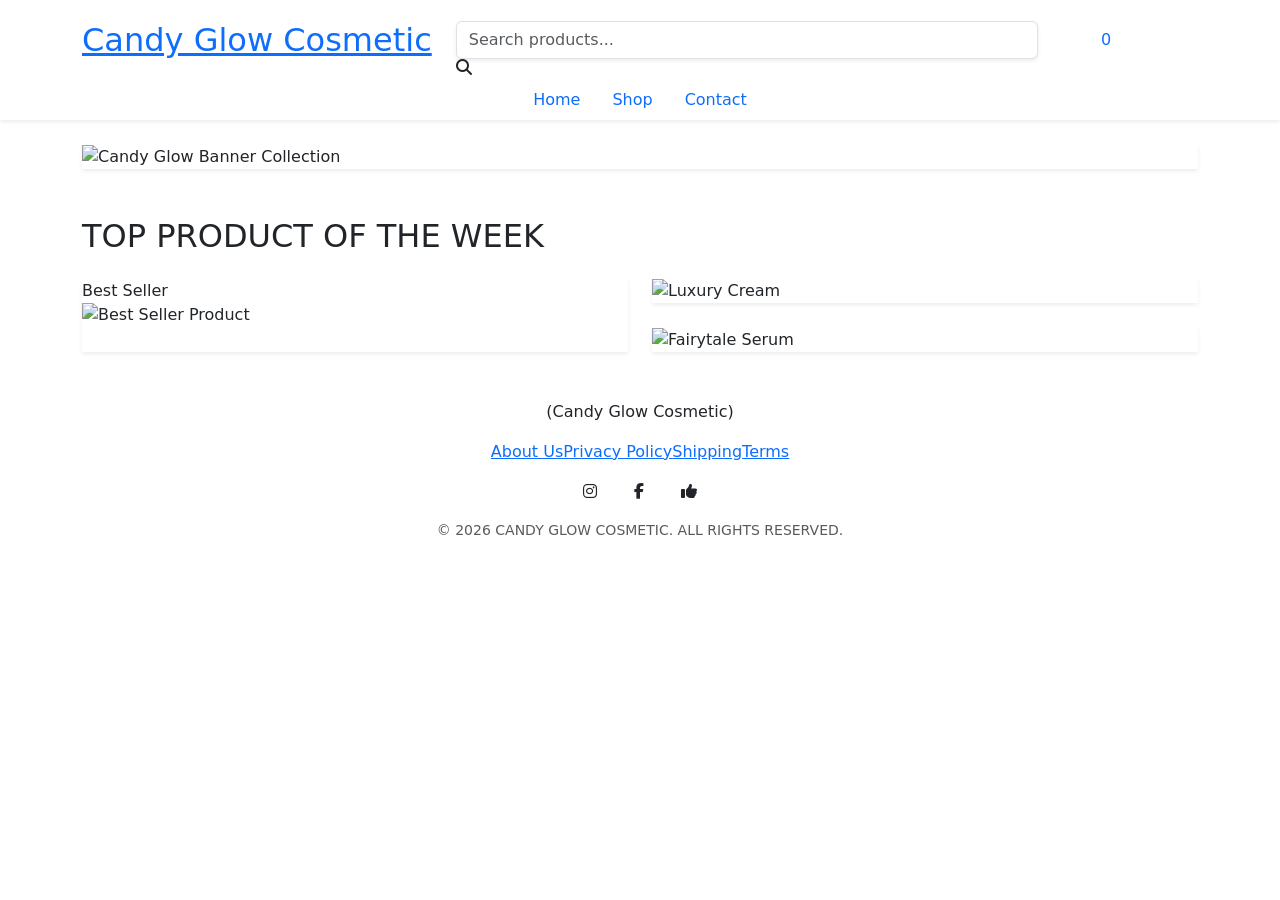
==== index.html @ b08a389f "Add files via upload" ====
<!DOCTYPE html>
<html lang="vi">

<head>
  <meta charset="UTF-8">
  <meta name="viewport" content="width=device-width, initial-scale=1.0">
  <title>Candy Glow - Cosmetic Collection</title>
  <link href="https://cdn.jsdelivr.net/npm/bootstrap@5.3.0/dist/css/bootstrap.min.css" rel="stylesheet">
  <link
    href="https://fonts.googleapis.com/css2?family=Playfair+Display:ital,wght@0,700;1,700&family=Poppins:wght@300;400;600&display=swap"
    rel="stylesheet">
  <link rel="stylesheet" href="https://cdnjs.cloudflare.com/ajax/libs/font-awesome/6.4.0/css/all.min.css">
  <link rel="stylesheet" href="../css/style.css">
  <link rel="icon" type="image/x-icon" href="../img/logo.png">
</head>

<body>

  <header class="header-top py-3">
    <div class="container d-flex align-items-center justify-content-between flex-wrap">
      <div class="logo-area">
        <a href="index.html" class="brand-name fs-2">Candy Glow Cosmetic</a>
      </div>

      <div class="search-area flex-grow-1 mx-md-4 order-3 order-md-2 mt-3 mt-md-0">
        <div class="position-relative">
          <input type="text" class="form-control shadow-sm custom-search" placeholder="Search products...">
          <i class="fas fa-search position-absolute search-icon"></i>
        </div>
      </div>

      <div class="icon-group d-flex align-items-center order-2 order-md-3">
        <a href="cart.html" class="position-relative mx-3 text-decoration-none">
          <i class="fas fa-shopping-cart text-white"></i>
          <span class="badge-cart">0</span>
        </a>

        <div id="auth-section" class="dropdown">
          <a href="login.html" id="login-link" class="text-decoration-none text-white fw-bold me-2">Sign
            In</a>
          <div id="user-logged" class="d-none dropdown">
            <i class="fas fa-user text-white cursor-pointer" data-bs-toggle="dropdown"></i>
            <span id="user-name-display" class="me-2 fw-bold text-white cursor-pointer"
              data-bs-toggle="dropdown">Username</span>
            <ul class="dropdown-menu dropdown-menu-end shadow-sm border-0 mt-2">
              <li><a class="dropdown-item" href="profile.html"><i class="fas fa-id-card me-2"></i>
                  Profile</a></li>
              <li>
                <hr class="dropdown-divider">
              </li>
              <li><a class="dropdown-item text-danger" href="#" id="logout-btn"><i class="fas fa-sign-out-alt me-2"></i>
                  Logout</a></li>
            </ul>
          </div>
        </div>
      </div>
    </div>
  </header>

  <nav class="secondary-nav sticky-top shadow-sm">
    <div class="container">
      <ul class="nav justify-content-center m-0 p-0">
        <li class="nav-item"><a class="nav-link" href="index.html">Home</a></li>
        <li class="nav-item"><a class="nav-link" href="shop.html">Shop</a></li>
        <li class="nav-item"><a class="nav-link" href="contact.html">Contact</a></li>
      </ul>
    </div>
  </nav>

  <main class="container my-4 flex-grow-1">
    <section class="hero-section mb-5">
      <div class="main-banner shadow-sm">
        <img src="../img/banner.png" alt="Candy Glow Banner Collection">
      </div>
    </section>

    <div class="section-title-wrapper mb-4">
      <h2 class="section-title">TOP PRODUCT OF THE WEEK</h2>
    </div>

    <div class="row g-4 align-items-stretch">
      <div class="col-md-6">
        <div class="product-card h-100 position-relative shadow-sm">
          <div class="best-seller-tag">Best Seller</div>
          <div class="img-large-wrapper">
            <img src="../img/best-seller.png" alt="Best Seller Product">
          </div>
        </div>
      </div>

      <div class="col-md-6">
        <div class="row g-4 h-100">
          <div class="col-12">
            <div class="product-card h-100 shadow-sm">
              <div class="img-small-wrapper">
                <img src="../img/best-seller-cream.png" alt="Luxury Cream">
              </div>
            </div>
          </div>
          <div class="col-12">
            <div class="product-card h-100 shadow-sm">
              <div class="img-small-wrapper">
                <img src="../img/best-seller-cream2.png" alt="Fairytale Serum">
              </div>
            </div>
          </div>
        </div>
      </div>
    </div>
  </main>

  <footer class="mt-5">
    <div class="container text-center">
      <div class="footer-brand mb-3">(Candy Glow Cosmetic)</div>
      <div class="footer-links mb-3 d-flex justify-content-center flex-wrap">
        <a href="#">About Us</a>
        <a href="#">Privacy Policy</a>
        <a href="#">Shipping</a>
        <a href="#">Terms</a>
      </div>
      <div class="social-icons mb-3">
        <i class="fab fa-instagram mx-3"></i>
        <i class="fab fa-facebook-f mx-3"></i>
        <i class="fas fa-thumbs-up mx-3"></i>
      </div>
      <div class="footer-copyright opacity-75 small">
        &copy; 2026 CANDY GLOW COSMETIC. ALL RIGHTS RESERVED.
      </div>
    </div>
  </footer>

  <script src="https://cdn.jsdelivr.net/npm/bootstrap@5.3.0/dist/js/bootstrap.bundle.min.js"></script>
  <script src="../js/auth.js"></script>
</body>

</html>
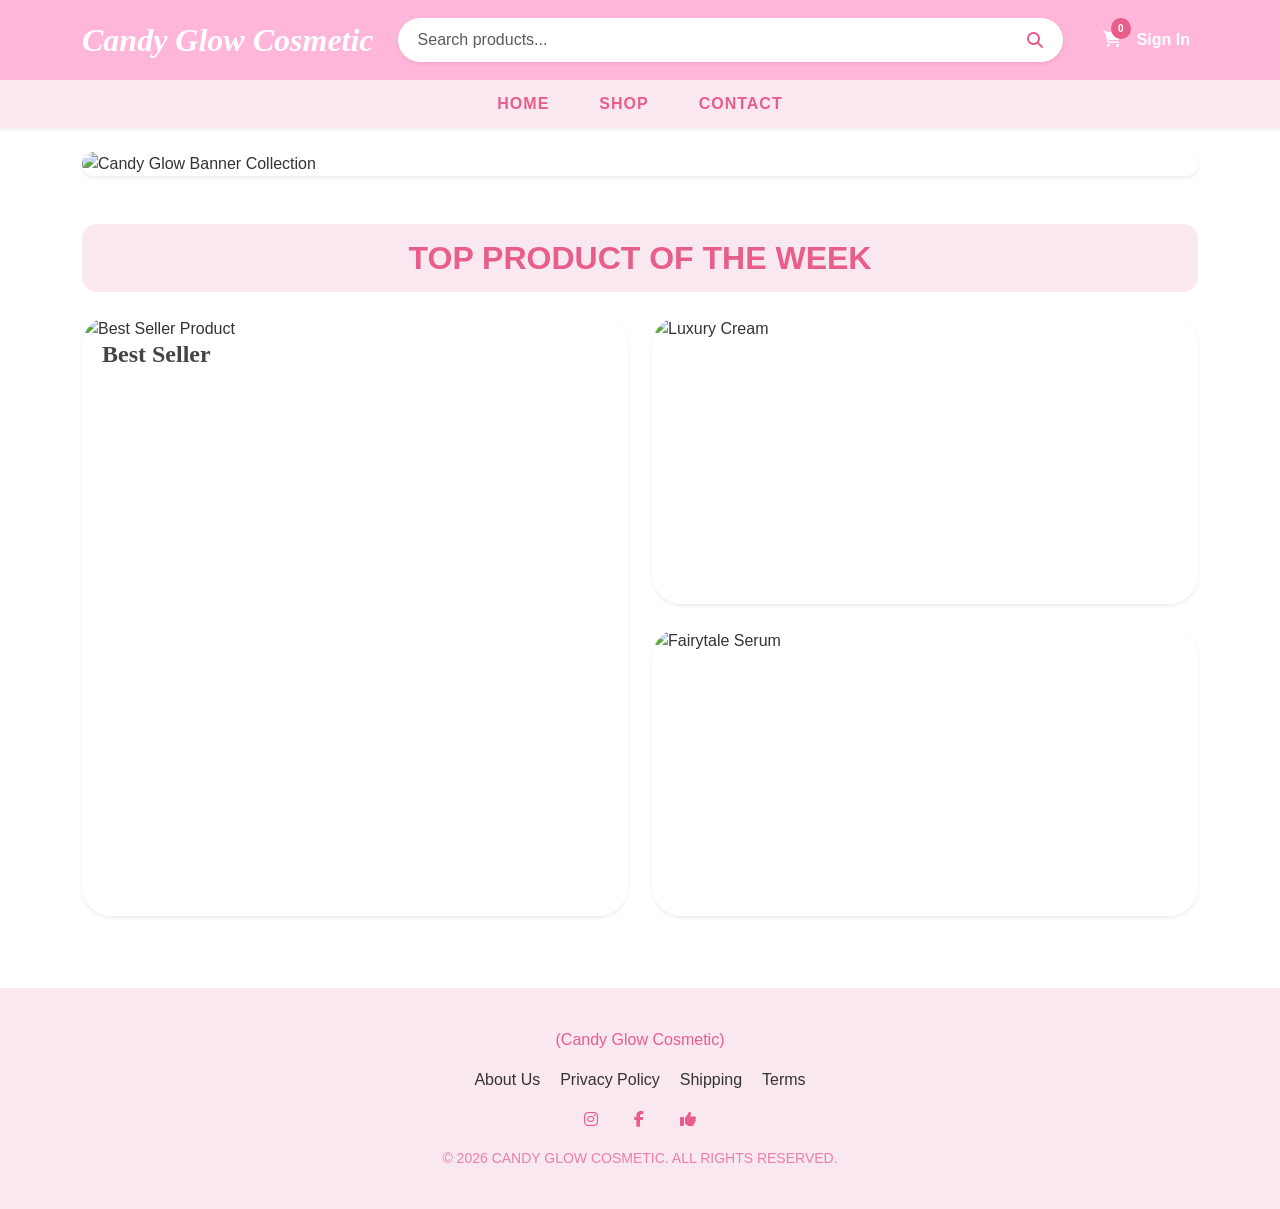
==== commit 80449639: "Update index.html" ====
--- a/index.html
+++ b/index.html
@@ -10,7 +10,7 @@
     href="https://fonts.googleapis.com/css2?family=Playfair+Display:ital,wght@0,700;1,700&family=Poppins:wght@300;400;600&display=swap"
     rel="stylesheet">
   <link rel="stylesheet" href="https://cdnjs.cloudflare.com/ajax/libs/font-awesome/6.4.0/css/all.min.css">
-  <link rel="stylesheet" href="../css/style.css">
+  <link rel="stylesheet" href="style.css">
   <link rel="icon" type="image/x-icon" href="../img/logo.png">
 </head>
 
@@ -133,4 +133,4 @@
   <script src="../js/auth.js"></script>
 </body>
 
-</html>+</html>
--- a/style.css
+++ b/style.css
@@ -0,0 +1,145 @@
+:root {
+    --primary-pink: #FFB6D9;
+    --dark-pink: #E85D8A;
+    --light-pink: #FAE8F0;
+    --pale-pink: #F4D9E8;
+    --text-color: #333;
+    --light-bg: #FFF5FA;
+}
+
+body {
+    font-family: 'Poppins', sans-serif;
+    background-color: #fff;
+    color: var(--text-color);
+    display: flex;
+    flex-direction: column;
+    min-height: 100vh;
+}
+
+.header-top { background-color: var(--primary-pink); }
+
+.brand-name {
+    font-family: 'Playfair Display', serif;
+    font-weight: 800;
+    font-style: italic;
+    color: white;
+    text-decoration: none;
+}
+
+.search-area { max-width: 700px; } 
+
+.custom-search {
+    border-radius: 25px;
+    padding: 10px 20px;
+    border: none;
+}
+
+.search-icon {
+    right: 20px;
+    top: 50%;
+    transform: translateY(-50%);
+    color: var(--dark-pink);
+}
+
+.badge-cart {
+    position: absolute;
+    top: -10px;
+    right: -10px;
+    background: var(--dark-pink);
+    color: white;
+    font-size: 10px;
+    padding: 3px 7px;
+    border-radius: 50%;
+    font-weight: bold;
+}
+
+.cursor-pointer { cursor: pointer; }
+
+.dropdown-menu {
+    z-index: 2000 !important; 
+    margin-top: 10px !important; 
+}
+
+.dropdown-item:hover {
+    background-color: var(--light-pink);
+    color: var(--dark-pink);
+    border-radius: 8px;
+}
+
+.secondary-nav { 
+    background-color: var(--light-pink); 
+     z-index: 1020;
+}
+.secondary-nav .nav-link {
+    color: var(--dark-pink);
+    font-weight: 600;
+    text-transform: uppercase;
+    letter-spacing: 1px;
+    padding: 12px 25px;
+    transition: 0.3s;
+}
+.secondary-nav .nav-link:hover { color: var(--primary-pink); }
+
+.main-banner { border-radius: 30px; overflow: hidden; }
+.main-banner img { width: 100%; height: auto; display: block; }
+
+.section-title {
+    background-color: var(--light-pink);
+    color: var(--dark-pink);
+    font-weight: bold;
+    padding: 15px;
+    border-radius: 15px;
+    text-align: center;
+}
+
+.product-card {
+    border-radius: 30px;
+    overflow: hidden;
+    transition: 0.4s ease;
+}
+.product-card:hover { transform: translateY(-10px); }
+
+.img-large-wrapper { height: 600px; }
+.img-small-wrapper { height: 288px; }
+
+.img-large-wrapper img, .img-small-wrapper img {
+    width: 100%; height: 100%; object-fit: cover;
+}
+
+.best-seller-tag {
+    position: absolute;
+    top: 20px;
+    left: 20px;
+    font-family: 'Playfair Display', serif;
+    font-size: 1.5rem;
+    color: #444;
+    font-weight: bold;
+    z-index: 5;
+}
+
+
+footer { background-color: var(--light-pink); padding: 40px 0; color: var(--dark-pink); }
+.footer-links a { color: var(--text-color); text-decoration: none; margin: 0 10px; }
+
+@media (max-width: 768px) {
+    .logo-area {
+        width: 100% !important;
+        text-align: center;
+        margin-bottom: 15px;
+    }
+
+    .search-area {
+        width: 100% !important;
+        order: 2 !important; 
+        margin: 0 0 15px 0 !important;
+    }
+
+    .icon-group {
+        width: 100% !important;
+        justify-content: center !important;
+        order: 3 !important;
+    }
+    .brand-name {
+        font-size: 1.8rem !important;
+    }
+}
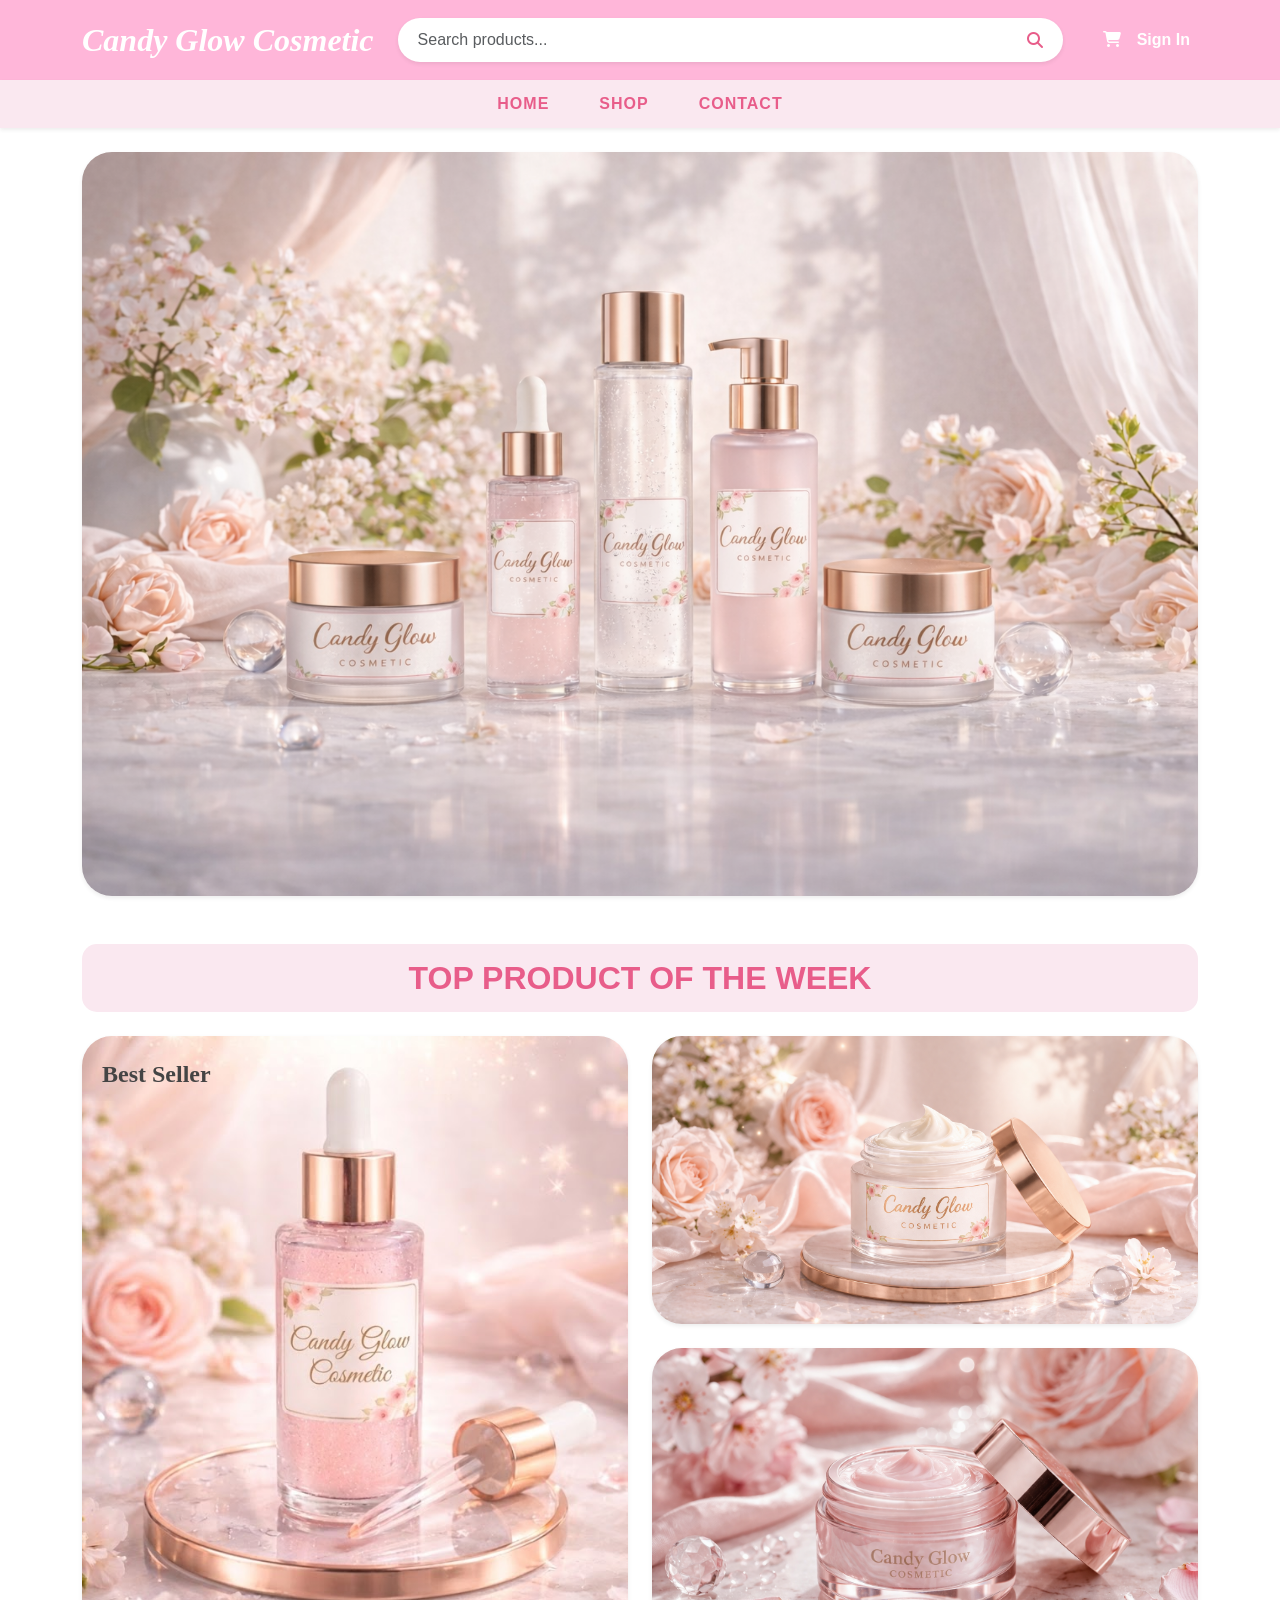
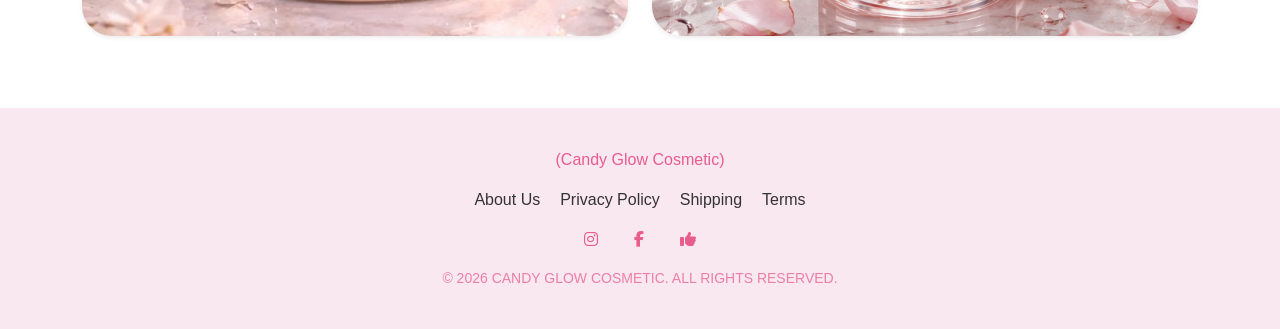
==== commit c432fb3e: "Update index.html" ====
--- a/index.html
+++ b/index.html
@@ -11,7 +11,7 @@
     rel="stylesheet">
   <link rel="stylesheet" href="https://cdnjs.cloudflare.com/ajax/libs/font-awesome/6.4.0/css/all.min.css">
   <link rel="stylesheet" href="style.css">
-  <link rel="icon" type="image/x-icon" href="../img/logo.png">
+  <link rel="icon" type="image/x-icon" href="logo.png">
 </head>
 
 <body>
@@ -70,7 +70,7 @@
   <main class="container my-4 flex-grow-1">
     <section class="hero-section mb-5">
       <div class="main-banner shadow-sm">
-        <img src="../img/banner.png" alt="Candy Glow Banner Collection">
+        <img src="banner.png" alt="Candy Glow Banner Collection">
       </div>
     </section>
 
@@ -83,7 +83,7 @@
         <div class="product-card h-100 position-relative shadow-sm">
           <div class="best-seller-tag">Best Seller</div>
           <div class="img-large-wrapper">
-            <img src="../img/best-seller.png" alt="Best Seller Product">
+            <img src="best-seller.png" alt="Best Seller Product">
           </div>
         </div>
       </div>
@@ -93,14 +93,14 @@
           <div class="col-12">
             <div class="product-card h-100 shadow-sm">
               <div class="img-small-wrapper">
-                <img src="../img/best-seller-cream.png" alt="Luxury Cream">
+                <img src="best-seller-cream.png" alt="Luxury Cream">
               </div>
             </div>
           </div>
           <div class="col-12">
             <div class="product-card h-100 shadow-sm">
               <div class="img-small-wrapper">
-                <img src="../img/best-seller-cream2.png" alt="Fairytale Serum">
+                <img src="best-seller-cream2.png" alt="Fairytale Serum">
               </div>
             </div>
           </div>
@@ -130,7 +130,7 @@
   </footer>
 
   <script src="https://cdn.jsdelivr.net/npm/bootstrap@5.3.0/dist/js/bootstrap.bundle.min.js"></script>
-  <script src="../js/auth.js"></script>
+  <script src="auth.js"></script>
 </body>
 
 </html>
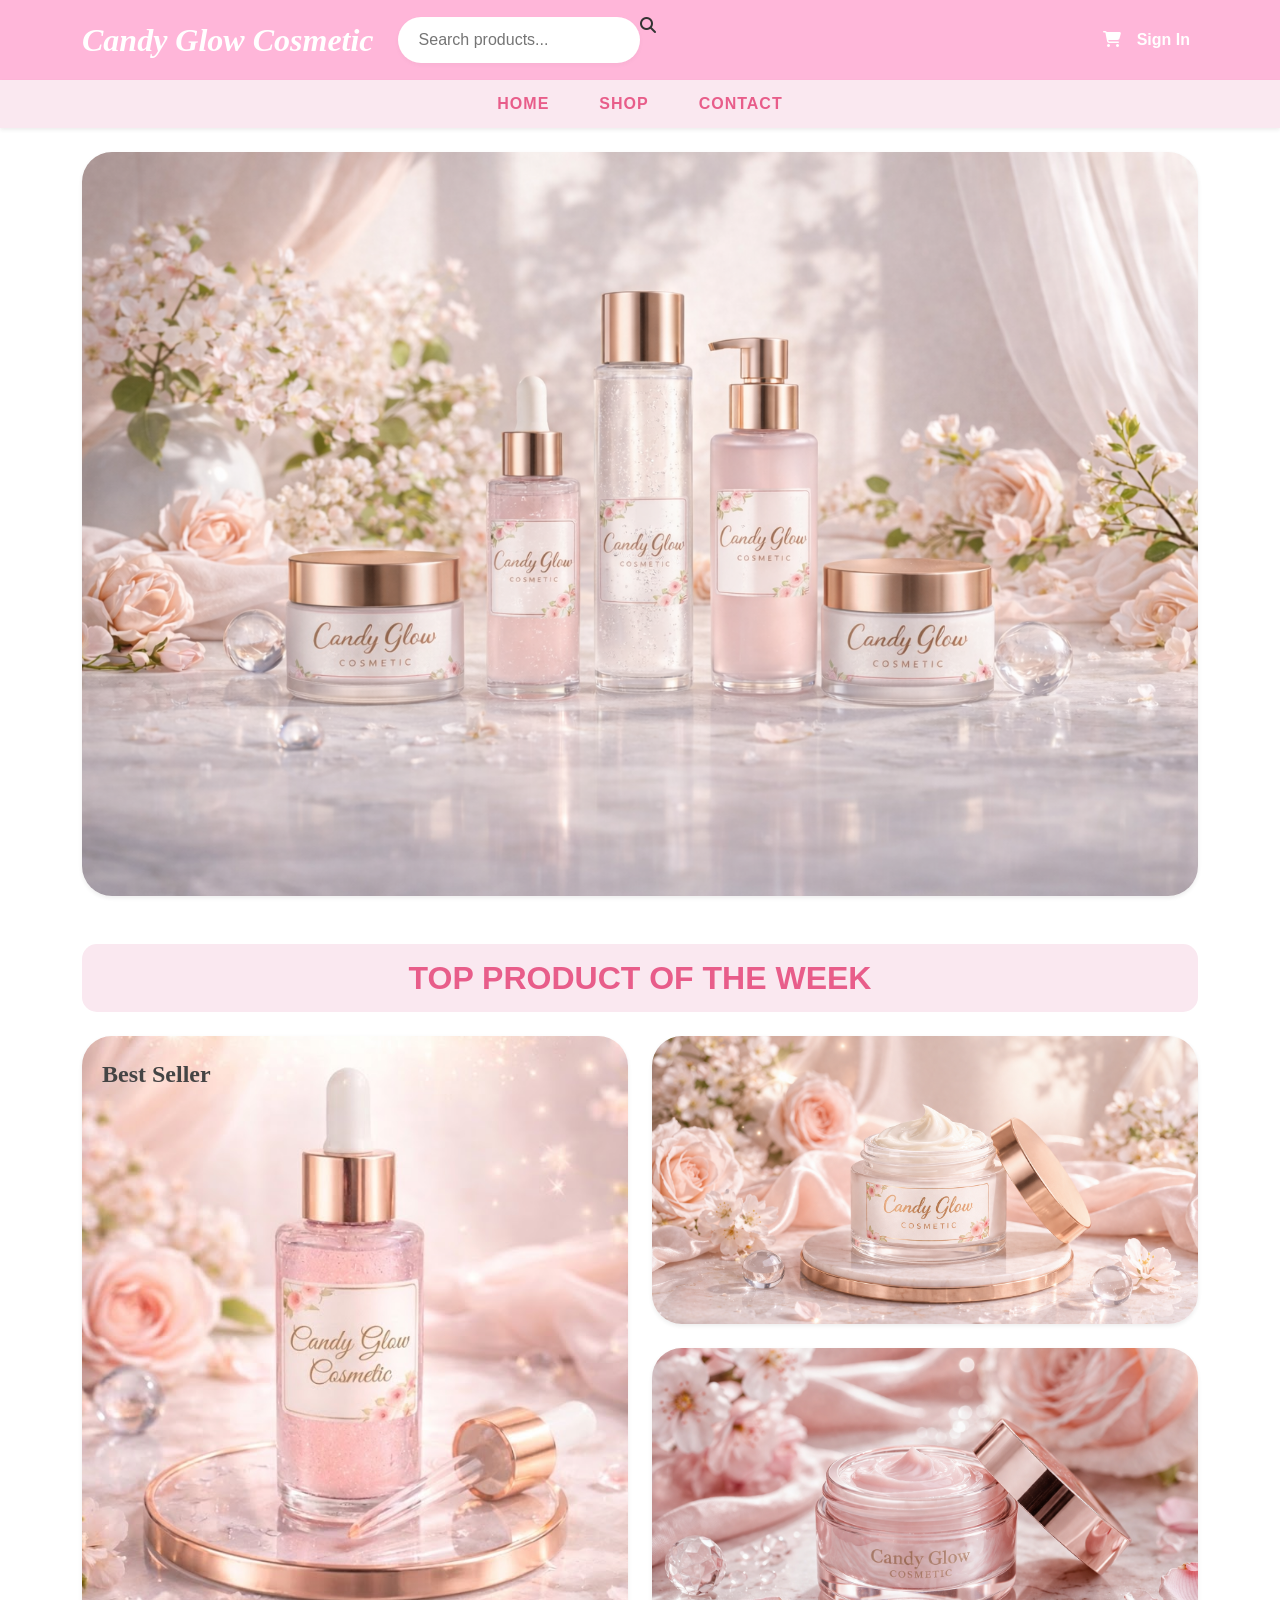
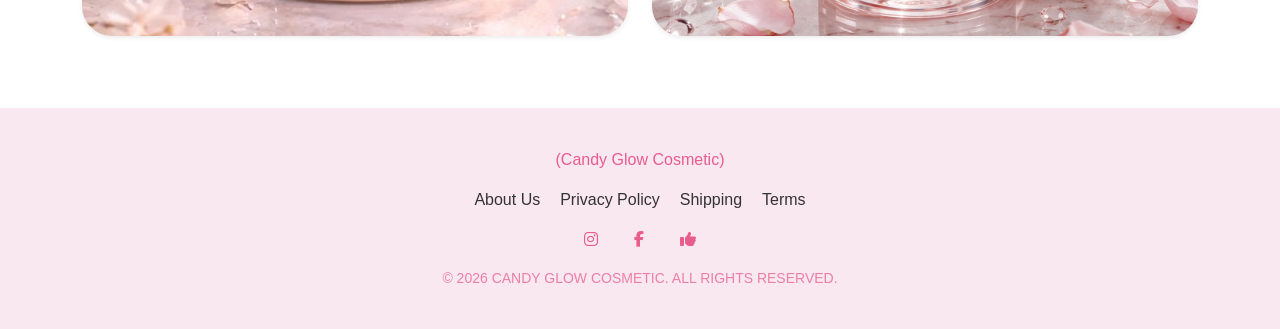
==== commit e9f7d8ba: "Update index.html" ====
--- a/index.html
+++ b/index.html
@@ -24,7 +24,7 @@
 
       <div class="search-area flex-grow-1 mx-md-4 order-3 order-md-2 mt-3 mt-md-0">
         <div class="position-relative">
-          <input type="text" class="form-control shadow-sm custom-search" placeholder="Search products...">
+          <input type="text" class="custom-search" placeholder="Search products...">
           <i class="fas fa-search position-absolute search-icon"></i>
         </div>
       </div>
--- a/style.css
+++ b/style.css
@@ -26,19 +26,26 @@
     text-decoration: none;
 }
 
-.search-area { max-width: 700px; } 
+.search-area { 
+    max-width: 700px; 
+    position: relative; 
+} 
 
-.custom-search {
+
+.search-area .custom-search {
     border-radius: 25px;
     padding: 10px 20px;
-    border: none;
+    background-color: #fff;
+    border: 1px solid transparent; 
+    box-shadow: 0 2px 5px rgba(0,0,0,0.03);
+    transition: all 0.3s ease;
+    outline: none;
 }
 
-.search-icon {
-    right: 20px;
-    top: 50%;
-    transform: translateY(-50%);
-    color: var(--dark-pink);
+.search-area .custom-search:focus {
+    border-color: var(--primary-pink);
+    box-shadow: 0 0 8px rgba(255, 182, 217, 0.4);
+    outline: none;
 }
 
 .badge-cart {
@@ -142,4 +149,4 @@
     .brand-name {
         font-size: 1.8rem !important;
     }
-}+}
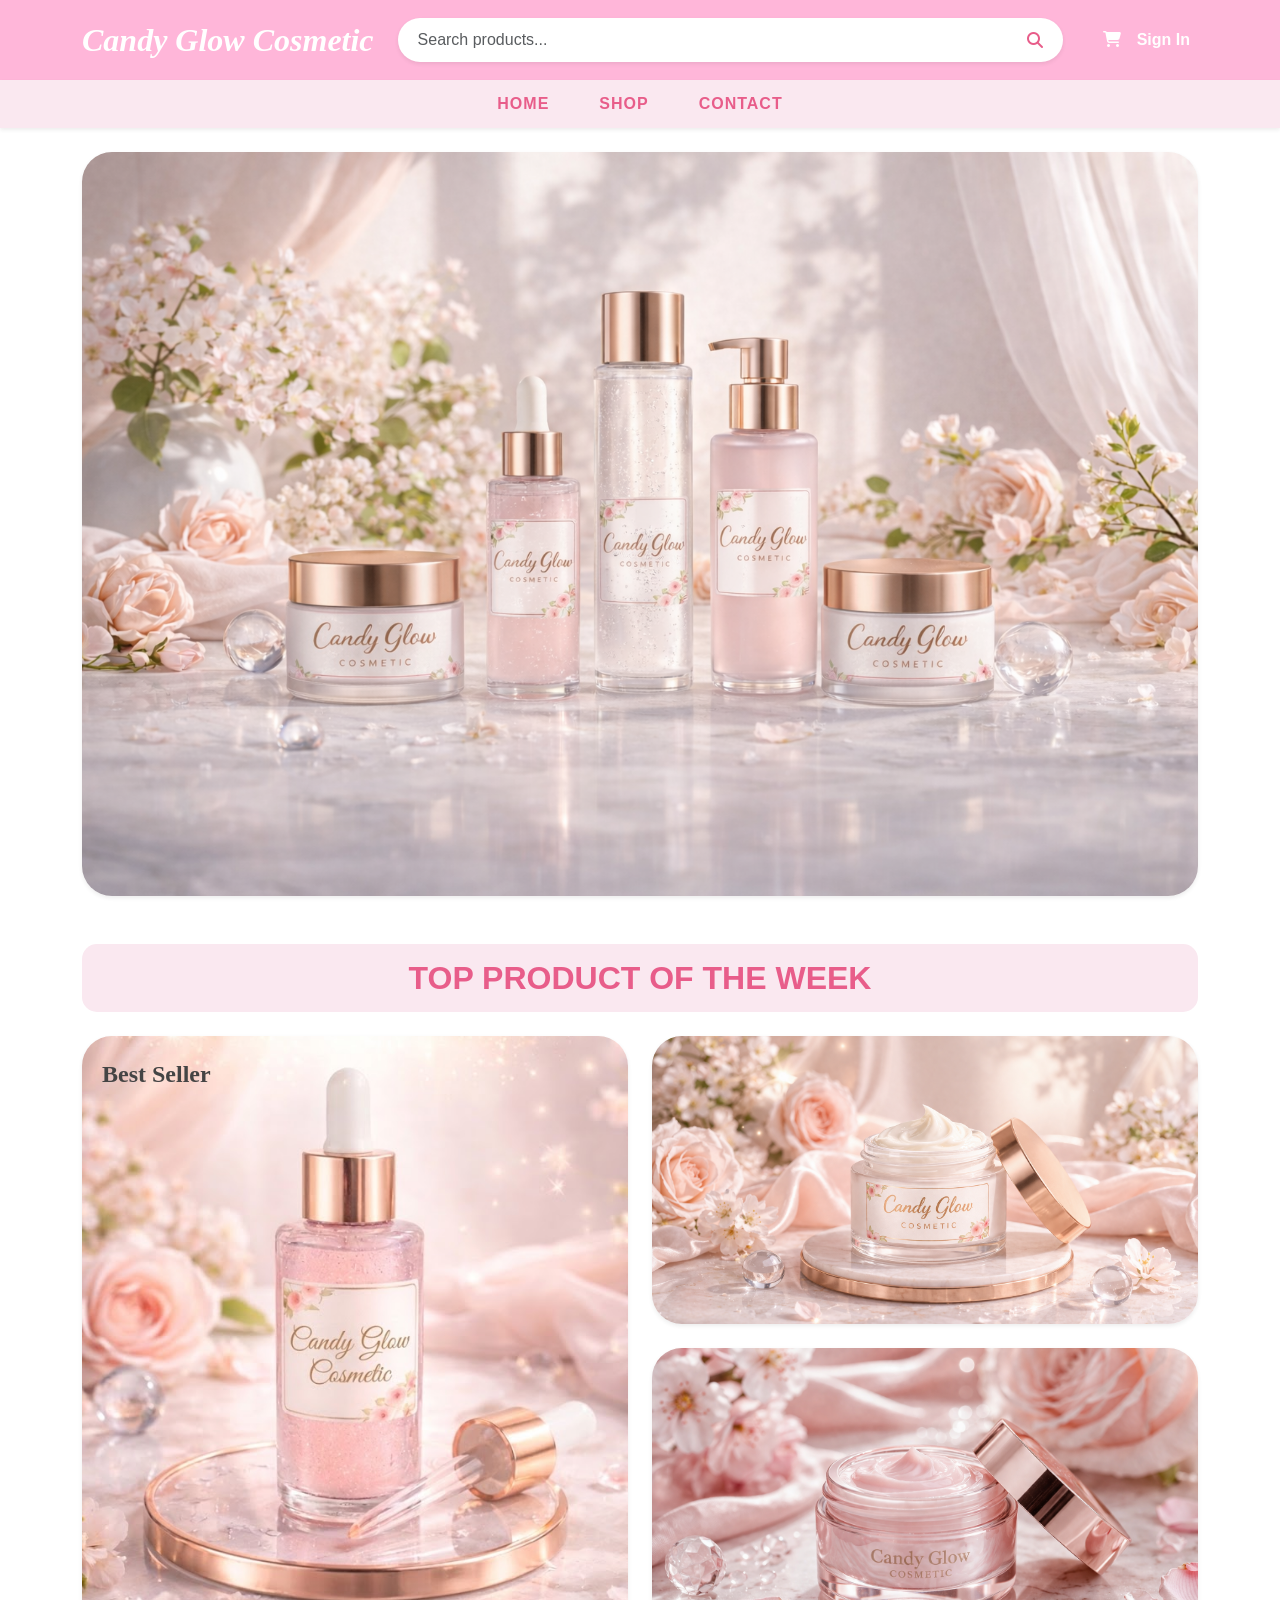
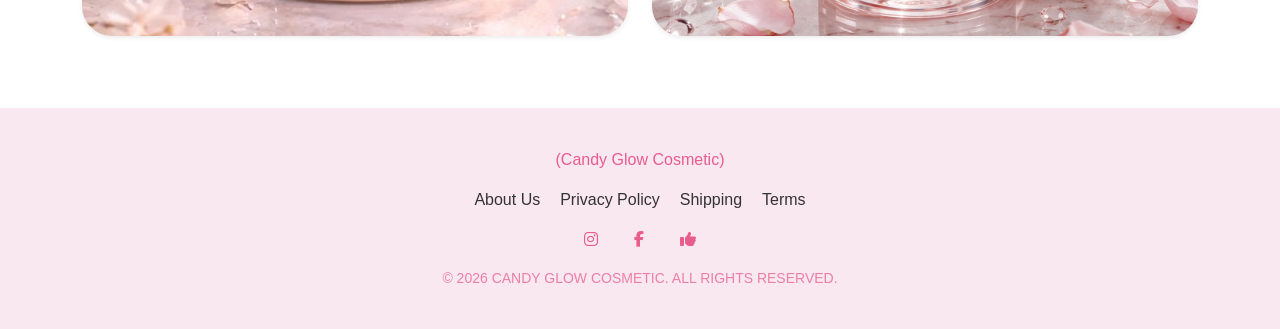
==== commit 2d6e7fe8: "Update index.html" ====
--- a/index.html
+++ b/index.html
@@ -22,9 +22,9 @@
         <a href="index.html" class="brand-name fs-2">Candy Glow Cosmetic</a>
       </div>
 
-      <div class="search-area flex-grow-1 mx-md-4 order-3 order-md-2 mt-3 mt-md-0">
+         <div class="search-area flex-grow-1 mx-md-4 order-3 order-md-2 mt-3 mt-md-0">
         <div class="position-relative">
-          <input type="text" class="custom-search" placeholder="Search products...">
+          <input type="text" class="form-control shadow-sm custom-search" placeholder="Search products...">
           <i class="fas fa-search position-absolute search-icon"></i>
         </div>
       </div>
--- a/style.css
+++ b/style.css
@@ -26,26 +26,19 @@
     text-decoration: none;
 }
 
-.search-area { 
-    max-width: 700px; 
-    position: relative; 
-} 
+.search-area { max-width: 700px; } 
 
-
-.search-area .custom-search {
+.custom-search {
     border-radius: 25px;
     padding: 10px 20px;
-    background-color: #fff;
-    border: 1px solid transparent; 
-    box-shadow: 0 2px 5px rgba(0,0,0,0.03);
-    transition: all 0.3s ease;
-    outline: none;
+    border: none;
 }
 
-.search-area .custom-search:focus {
-    border-color: var(--primary-pink);
-    box-shadow: 0 0 8px rgba(255, 182, 217, 0.4);
-    outline: none;
+.search-icon {
+    right: 20px;
+    top: 50%;
+    transform: translateY(-50%);
+    color: var(--dark-pink);
 }
 
 .badge-cart {
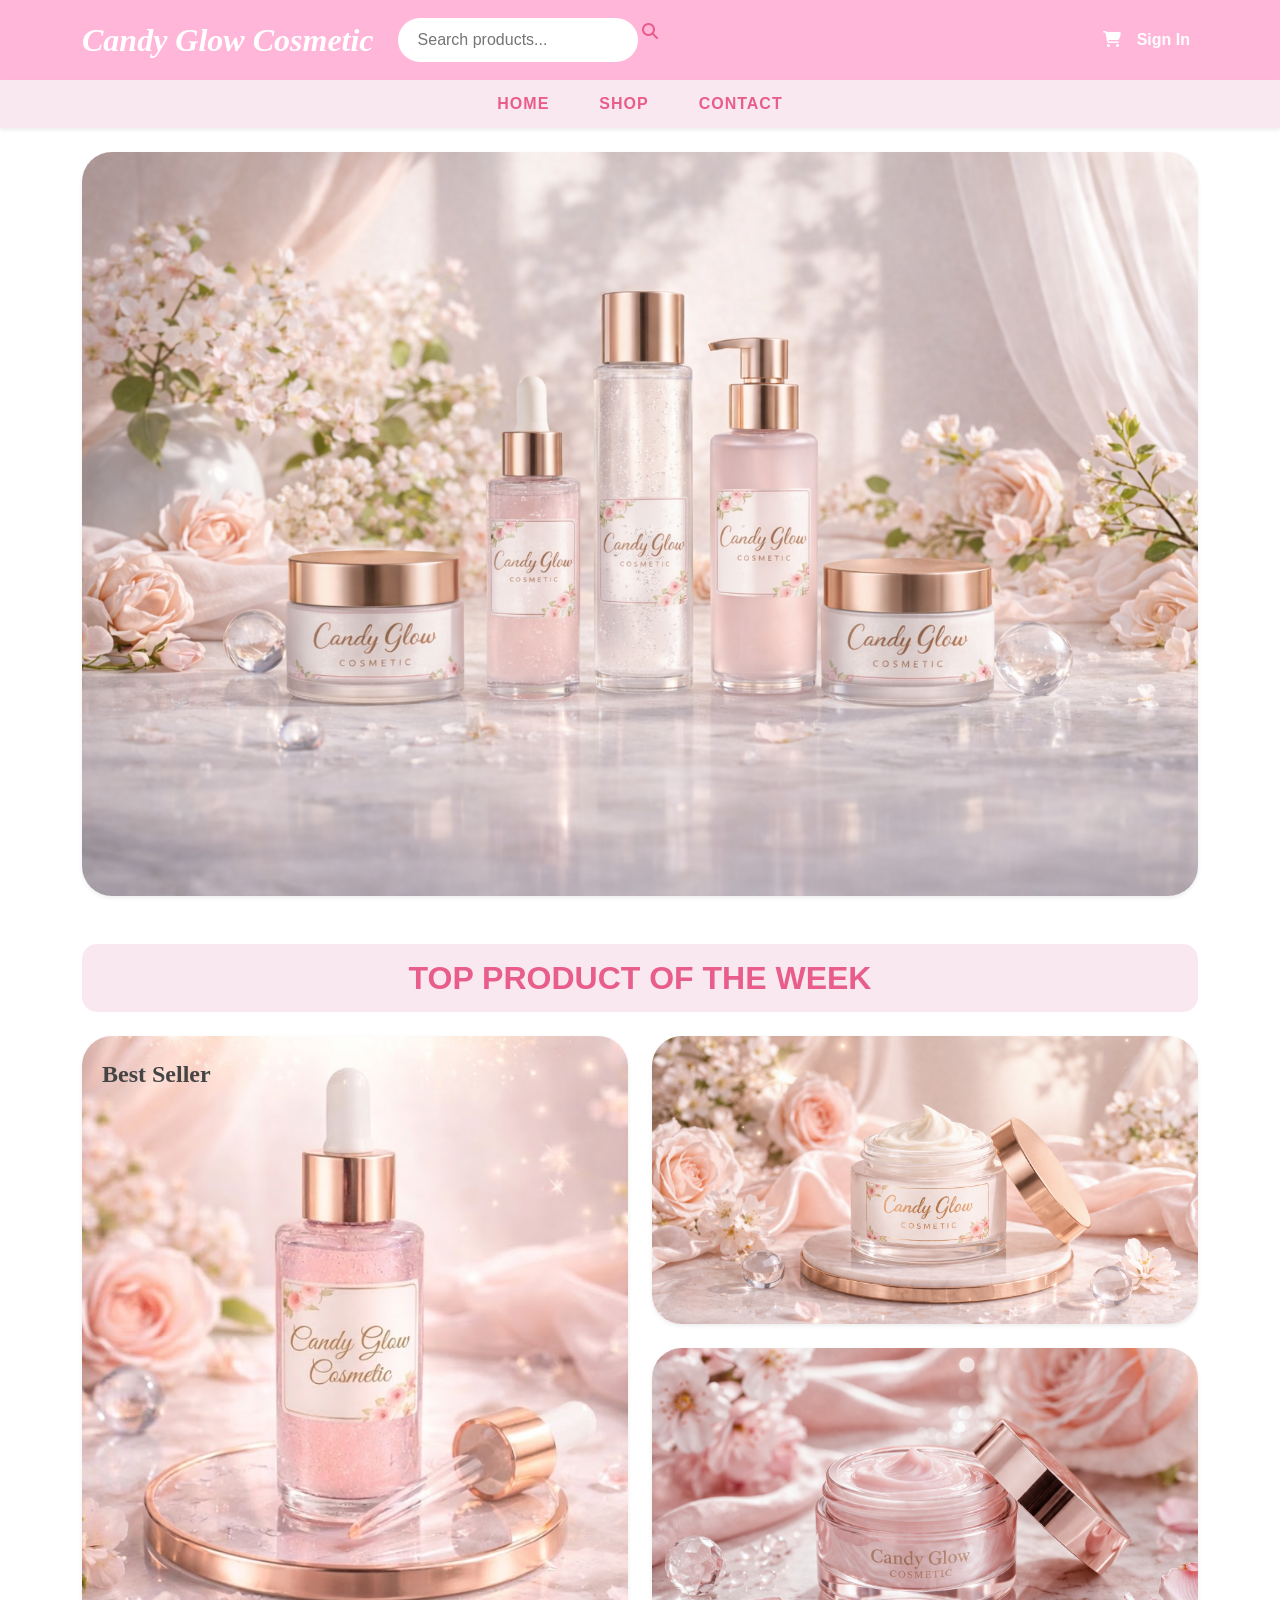
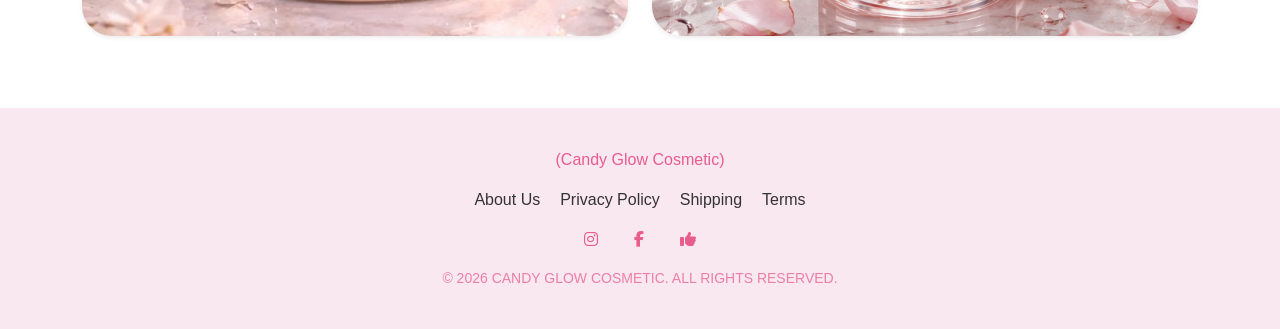
==== commit 741d009d: "Update index.html" ====
--- a/index.html
+++ b/index.html
@@ -22,12 +22,12 @@
         <a href="index.html" class="brand-name fs-2">Candy Glow Cosmetic</a>
       </div>
 
-         <div class="search-area flex-grow-1 mx-md-4 order-3 order-md-2 mt-3 mt-md-0">
-        <div class="position-relative">
-          <input type="text" class="form-control shadow-sm custom-search" placeholder="Search products...">
-          <i class="fas fa-search position-absolute search-icon"></i>
-        </div>
-      </div>
+<div class="search-area flex-grow-1 mx-md-4 order-3 order-md-2 mt-3 mt-md-0">
+    <div class="search-wrapper position-relative">
+        <input type="text" class="custom-search" placeholder="Search products...">
+        <i class="fas fa-search search-icon"></i>
+    </div>
+</div>
 
       <div class="icon-group d-flex align-items-center order-2 order-md-3">
         <a href="cart.html" class="position-relative mx-3 text-decoration-none">
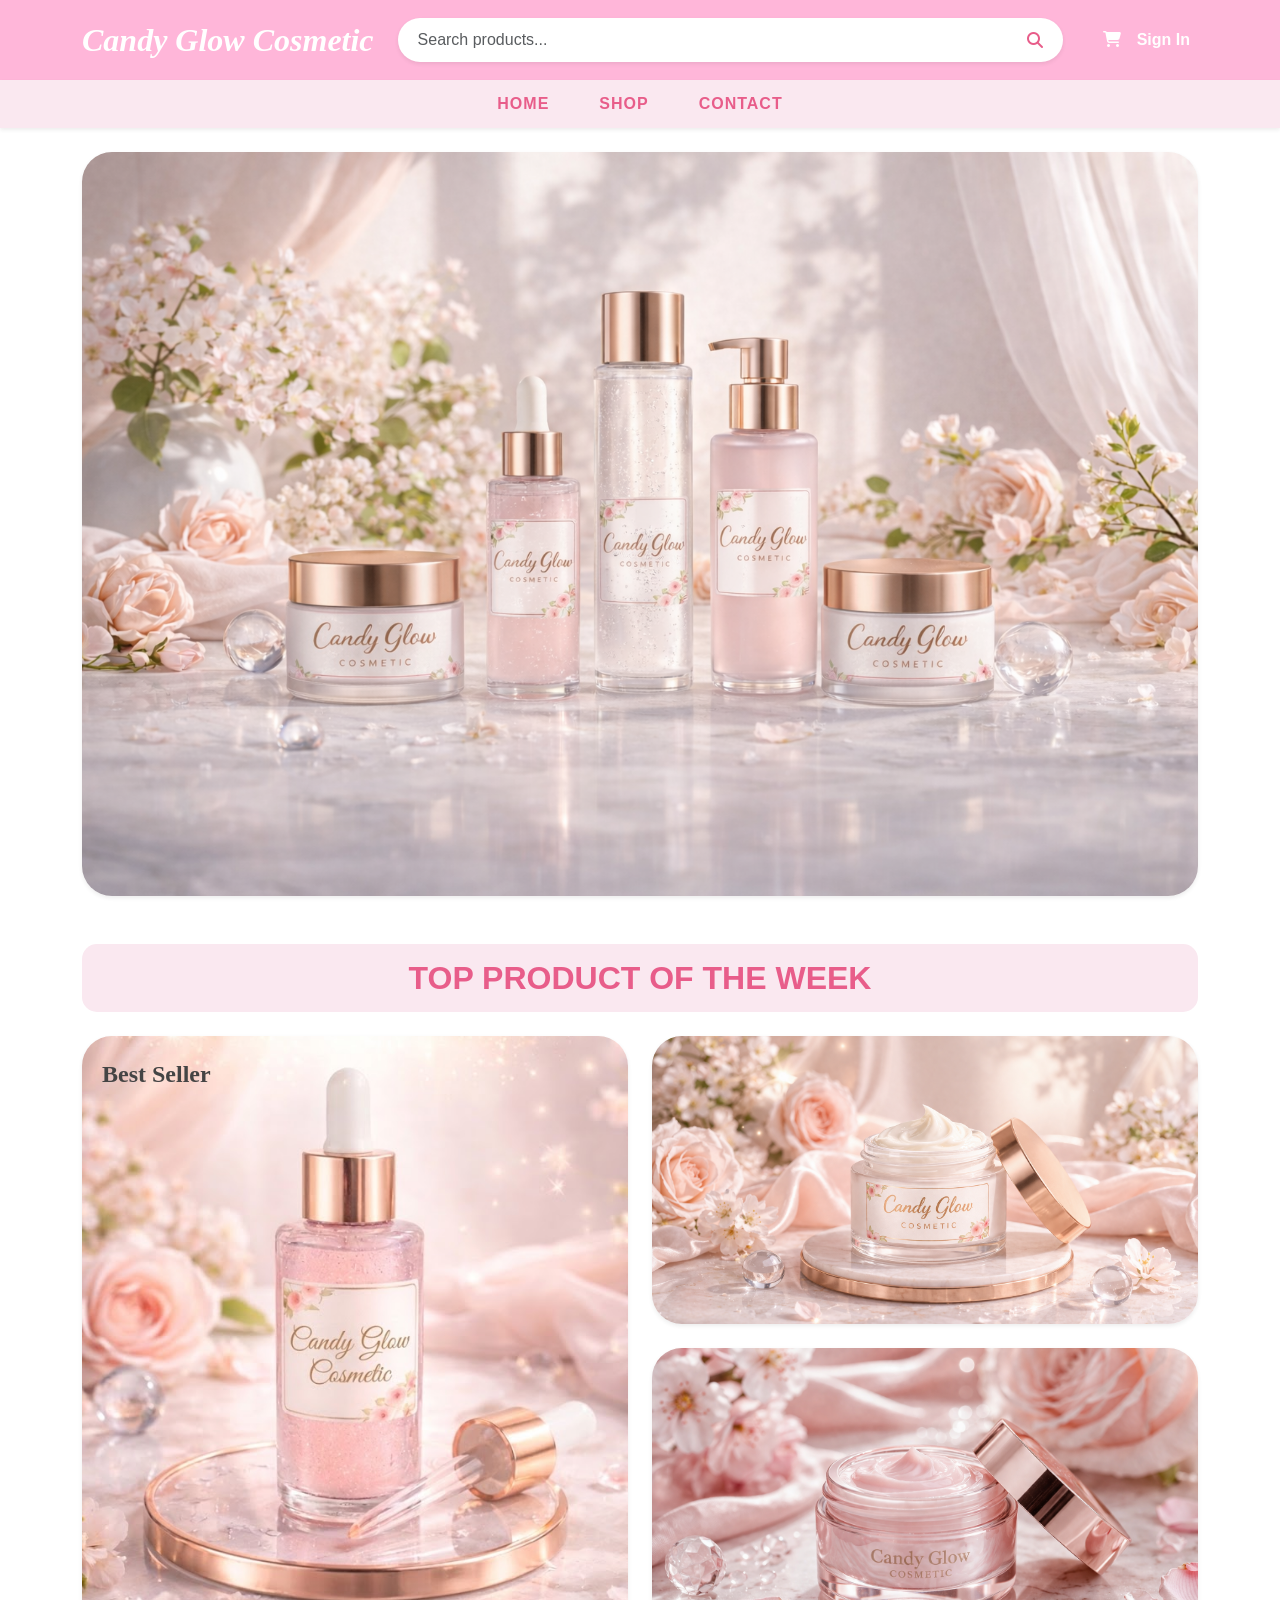
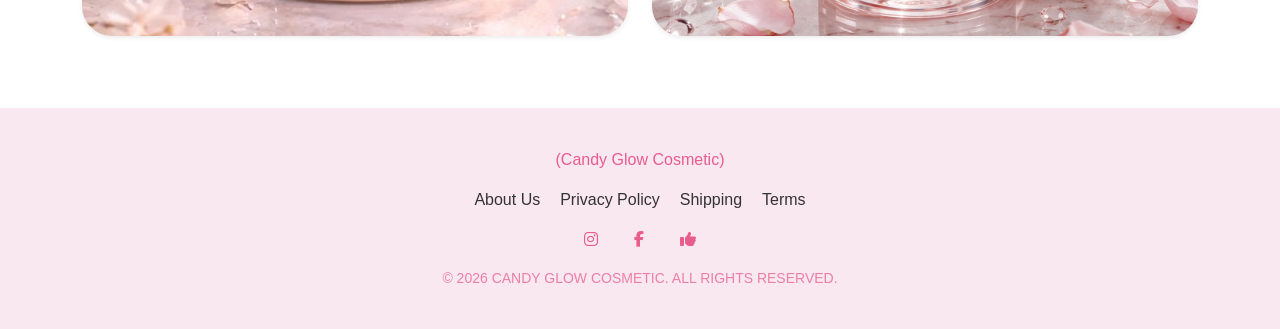
==== commit a6f23113: "Update index.html" ====
--- a/index.html
+++ b/index.html
@@ -22,12 +22,12 @@
         <a href="index.html" class="brand-name fs-2">Candy Glow Cosmetic</a>
       </div>
 
-<div class="search-area flex-grow-1 mx-md-4 order-3 order-md-2 mt-3 mt-md-0">
-    <div class="search-wrapper position-relative">
-        <input type="text" class="custom-search" placeholder="Search products...">
-        <i class="fas fa-search search-icon"></i>
-    </div>
-</div>
+      <div class="search-area flex-grow-1 mx-md-4 order-3 order-md-2 mt-3 mt-md-0">
+        <div class="position-relative">
+          <input type="text" class="form-control shadow-sm custom-search" placeholder="Search products...">
+          <i class="fas fa-search position-absolute search-icon"></i>
+        </div>
+      </div>
 
       <div class="icon-group d-flex align-items-center order-2 order-md-3">
         <a href="cart.html" class="position-relative mx-3 text-decoration-none">
